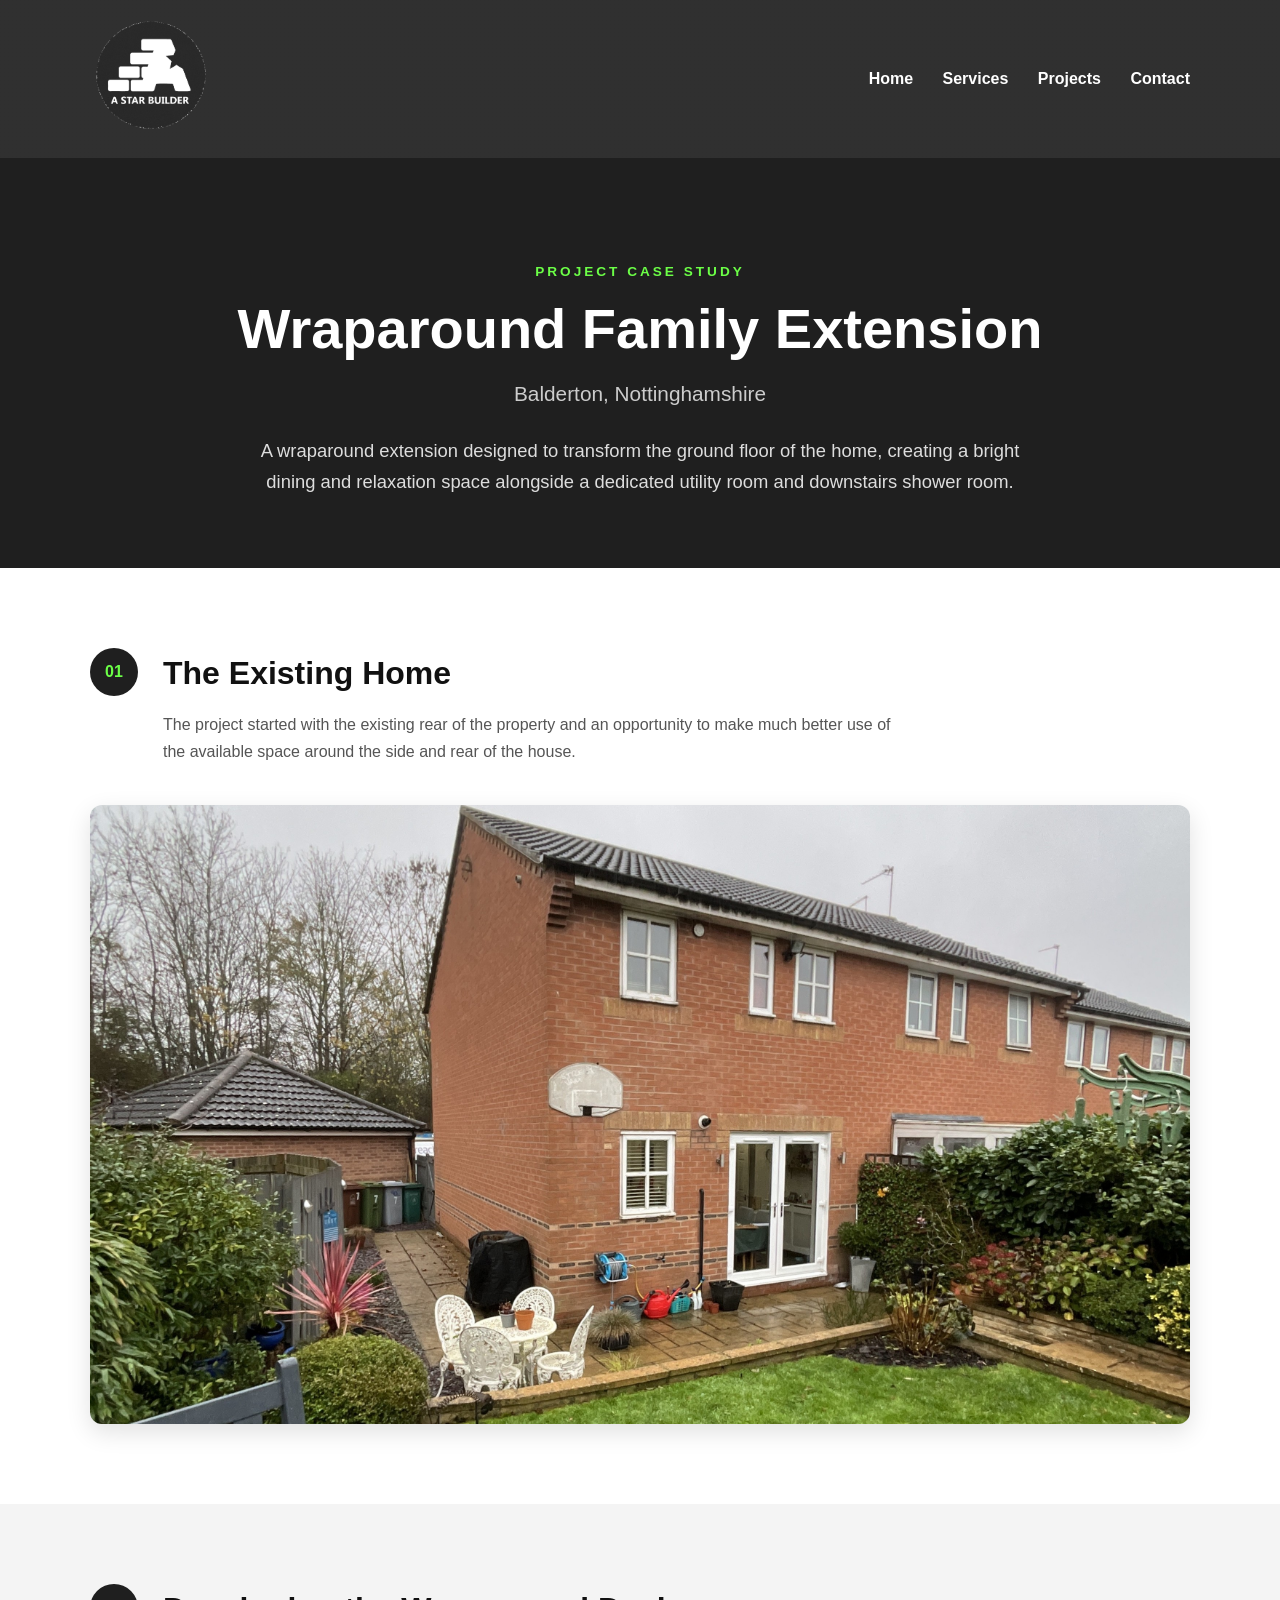
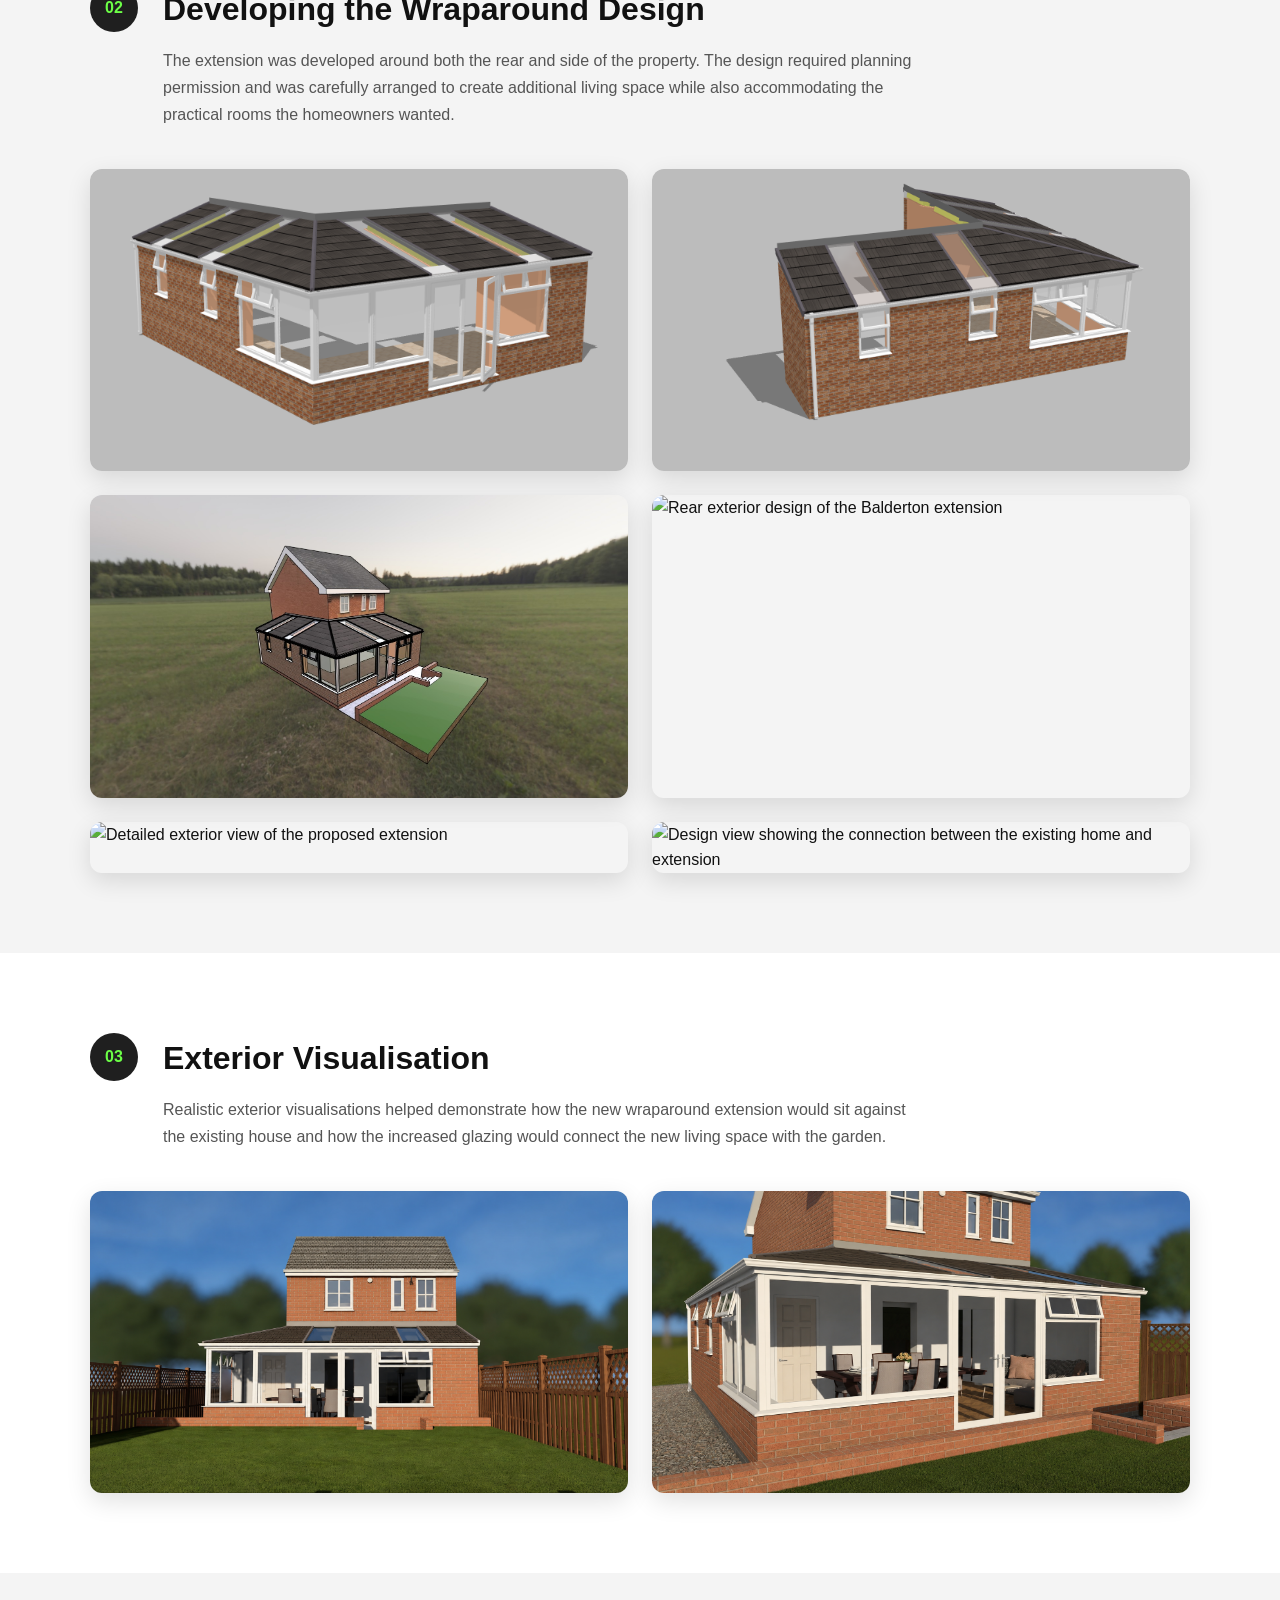
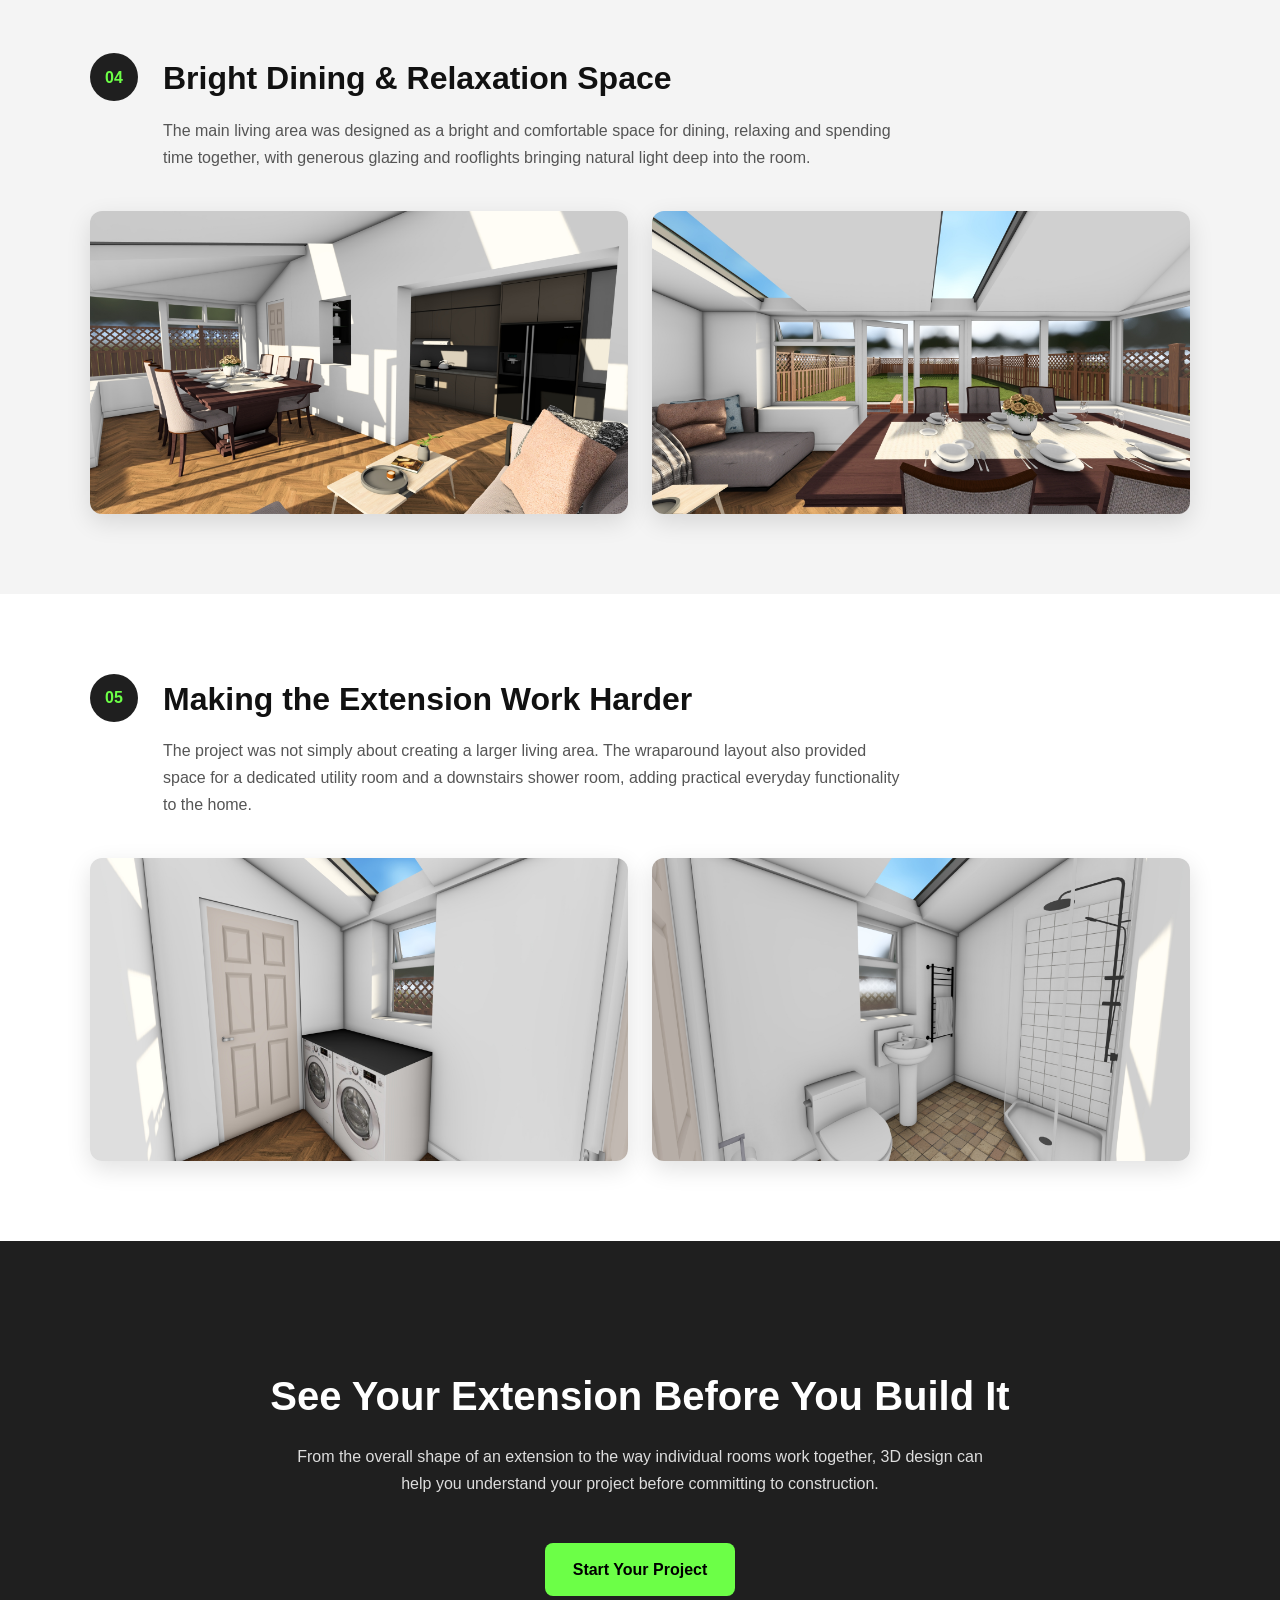
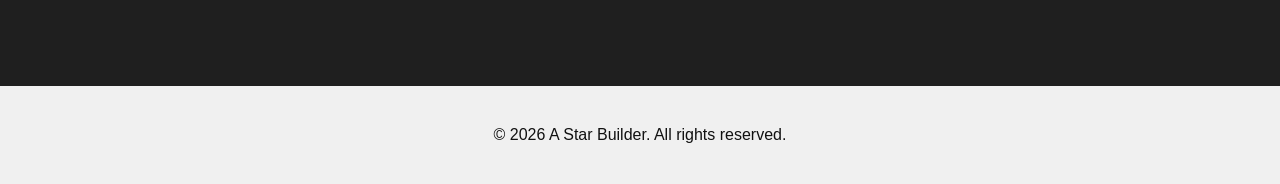
==== project-balderton.html @ 0bce493e "Create project-balderton.html Add Balderton project page" ====
<!DOCTYPE html>
<html lang="en">

<head>
  <meta charset="UTF-8">
  <meta name="viewport" content="width=device-width, initial-scale=1.0">

  <title>Wraparound Family Extension | Balderton | A Star Builder</title>

  <meta name="description"
        content="Explore the design of a wraparound extension in Balderton, Nottinghamshire, creating a bright dining and living area, utility room and downstairs shower room.">

  <link rel="stylesheet" href="styles.css">
</head>


<body>

<!-- HEADER -->

<header>
  <div class="container">

    <a href="index.html">
      <img src="logo.png"
           alt="A Star Builder"
           style="height:120px; width:auto;">
    </a>

    <nav>
      <a href="index.html">Home</a>
      <a href="index.html#services">Services</a>
      <a href="projects.html">Projects</a>
      <a href="index.html#contact">Contact</a>
    </nav>

  </div>
</header>


<!-- PROJECT INTRO -->

<section class="project-hero">
  <div class="container">

    <p class="project-label">PROJECT CASE STUDY</p>

    <h1>Wraparound Family Extension</h1>

    <h2>Balderton, Nottinghamshire</h2>

    <p class="project-intro">
      A wraparound extension designed to transform the ground floor of the
      home, creating a bright dining and relaxation space alongside a
      dedicated utility room and downstairs shower room.
    </p>

  </div>
</section>


<!-- 01 EXISTING HOME -->

<section class="project-section">
  <div class="container">

    <div class="project-heading">
      <span>01</span>

      <div>
        <h2>The Existing Home</h2>

        <p>
          The project started with the existing rear of the property and an
          opportunity to make much better use of the available space around
          the side and rear of the house.
        </p>
      </div>
    </div>

    <div class="gallery gallery-single">

      <img src="projects/balderton-extension/p1.JPG"
           alt="Existing home before the Balderton wraparound extension"
           loading="lazy">

    </div>

  </div>
</section>


<!-- 02 DESIGN DEVELOPMENT -->

<section class="project-section project-section-alt">
  <div class="container">

    <div class="project-heading">
      <span>02</span>

      <div>
        <h2>Developing the Wraparound Design</h2>

        <p>
          The extension was developed around both the rear and side of the
          property. The design required planning permission and was carefully
          arranged to create additional living space while also accommodating
          the practical rooms the homeowners wanted.
        </p>
      </div>
    </div>

    <div class="gallery gallery-two">

      <img src="projects/balderton-extension/p2.png"
           alt="Initial 3D design of the Balderton wraparound extension"
           loading="lazy">

      <img src="projects/balderton-extension/p3.png"
           alt="Side view of the proposed wraparound extension"
           loading="lazy">

      <img src="projects/balderton-extension/p4.jpg"
           alt="Exterior design development for the wraparound extension"
           loading="lazy">

      <img src="projects/balderton-extension/p5.jpg"
           alt="Rear exterior design of the Balderton extension"
           loading="lazy">

      <img src="projects/balderton-extension/p6.jpg"
           alt="Detailed exterior view of the proposed extension"
           loading="lazy">

      <img src="projects/balderton-extension/p7.jpg"
           alt="Design view showing the connection between the existing home and extension"
           loading="lazy">

    </div>

  </div>
</section>


<!-- 03 EXTERIOR VISUALISATION -->

<section class="project-section">
  <div class="container">

    <div class="project-heading">
      <span>03</span>

      <div>
        <h2>Exterior Visualisation</h2>

        <p>
          Realistic exterior visualisations helped demonstrate how the new
          wraparound extension would sit against the existing house and how
          the increased glazing would connect the new living space with the
          garden.
        </p>
      </div>
    </div>

    <div class="gallery gallery-two">

      <img src="projects/balderton-extension/p8.png"
           alt="Rear visualisation of the completed wraparound extension"
           loading="lazy">

      <img src="projects/balderton-extension/p9.png"
           alt="Corner view of the proposed Balderton extension"
           loading="lazy">

    </div>

  </div>
</section>


<!-- 04 LIVING AND DINING -->

<section class="project-section project-section-alt">
  <div class="container">

    <div class="project-heading">
      <span>04</span>

      <div>
        <h2>Bright Dining &amp; Relaxation Space</h2>

        <p>
          The main living area was designed as a bright and comfortable
          space for dining, relaxing and spending time together, with generous
          glazing and rooflights bringing natural light deep into the room.
        </p>
      </div>
    </div>

    <div class="gallery gallery-two">

      <img src="projects/balderton-extension/p10.jpg"
           alt="Interior visualisation of the new dining and living area"
           loading="lazy">

      <img src="projects/balderton-extension/p11.jpg"
           alt="Bright family relaxation area within the wraparound extension"
           loading="lazy">

    </div>

  </div>
</section>


<!-- 05 PRACTICAL SPACES -->

<section class="project-section">
  <div class="container">

    <div class="project-heading">
      <span>05</span>

      <div>
        <h2>Making the Extension Work Harder</h2>

        <p>
          The project was not simply about creating a larger living area.
          The wraparound layout also provided space for a dedicated utility
          room and a downstairs shower room, adding practical everyday
          functionality to the home.
        </p>
      </div>
    </div>

    <div class="gallery gallery-two">

      <img src="projects/balderton-extension/p12.jpg"
           alt="Utility room incorporated into the extension design"
           loading="lazy">

      <img src="projects/balderton-extension/p13.jpg"
           alt="Downstairs shower room incorporated into the extension design"
           loading="lazy">

    </div>

  </div>
</section>


<!-- CALL TO ACTION -->

<section class="project-cta">
  <div class="container">

    <h2>See Your Extension Before You Build It</h2>

    <p>
      From the overall shape of an extension to the way individual rooms
      work together, 3D design can help you understand your project before
      committing to construction.
    </p>

    <a href="index.html#contact" class="btn">
      Start Your Project
    </a>

  </div>
</section>


<!-- FOOTER -->

<footer>
  <div class="container">

    <p>&copy; 2026 A Star Builder. All rights reserved.</p>

  </div>
</footer>


</body>
</html>
---- styles.css ----
body {
  margin: 0;
  font-family: Arial, sans-serif;
  color: #111;
  line-height: 1.6;
}

.container {
  width: 90%;
  max-width: 1100px;
  margin: auto;
}

header {
 background:
linear-gradient(rgba(35,35,35,0.94), rgba(35,35,35,0.94)),
url('https://www.transparenttextures.com/patterns/clean-gray-paper.png');
  padding: 15px 0;
  position: sticky;
  top: 0;
  z-index: 1000;
  backdrop-filter: blur(10px);
}

header .container {
  display: flex;
  justify-content: space-between;
  align-items: center;
}

nav a {
  color: white;
  margin-left: 25px;
  text-decoration: none;
  font-weight: 600;
  transition: 0.3s;
}

nav a:hover {
  color: #6cff47;
}

.hero {
  background:
    linear-gradient(rgba(0,0,0,0.55), rgba(0,0,0,0.55)),
    url('hero.jpg');

  background-size: cover;
  background-position: center;
  color: white;
  padding: 300px 0 140px;
  text-align: left;
}

.hero h2 {
  font-size: 4rem;
  max-width: 700px;
  line-height: 1.1;
}

.hero p {
  font-size: 1.2rem;
  max-width: 600px;
}

.btn {
  display: inline-block;
  padding: 14px 28px;
  background: #6cff47;
  color: black;
  text-decoration: none;
  font-weight: bold;
  border-radius: 8px;
  margin-top: 20px;
}

.section {
  padding: 60px 0;
}

.dark {
  background:
  linear-gradient(rgba(40,40,40,0.96), rgba(40,40,40,0.96)),
  url('https://www.transparenttextures.com/patterns/concrete-wall.png');

  color: white;
}

.grid {
  display: grid;
  grid-template-columns: repeat(auto-fit, minmax(250px, 1fr));
  gap: 20px;
}

.card {
  padding: 20px;
  border: 1px solid #ddd;
  background: white;
}

.dark .card {
  color: black;
}

.form input,
.form select {
  width: 100%;
  padding: 10px;
  margin-bottom: 10px;
}

button {
  padding: 10px 20px;
  background: white;
  border: none;
  cursor: pointer;
}

footer {
  text-align: center;
  padding: 20px;
  background: #f0f0f0;
}

.logo-container {
  display: flex;
  align-items: center;
}

.logo {
  height: 65px;
  width: auto;
}

.trust-section {
  padding: 60px 0;
  background: #f5f5f5;
}

.trust-banner {
  width: 100%;
  border-radius: 16px;
  display: block;
}

.whatsapp-button {
  position: fixed;
  bottom: 25px;
  right: 25px;
  background: #25D366;
  color: white;
  padding: 16px 22px;
  border-radius: 50px;
  text-decoration: none;
  font-weight: bold;
  z-index: 9999;
  box-shadow: 0 4px 12px rgba(0,0,0,0.3);
  transition: 0.3s;
}

.whatsapp-button:hover {
  transform: scale(1.05);
}




/* ========================================
   PROJECT CASE STUDY PAGES
   ======================================== */

.project-hero {
  padding: 90px 0 70px;
  background: #1f1f1f;
  color: white;
  text-align: center;
}

.project-label {
  color: #6cff47;
  font-size: 0.85rem;
  font-weight: 700;
  letter-spacing: 3px;
  margin-bottom: 15px;
}

.project-hero h1 {
  font-size: 3.5rem;
  margin: 0 0 10px;
  line-height: 1.1;
}

.project-hero h2 {
  font-size: 1.3rem;
  font-weight: 400;
  color: #cccccc;
  margin-bottom: 25px;
}

.project-intro {
  max-width: 760px;
  margin: 0 auto;
  font-size: 1.15rem;
  line-height: 1.7;
  color: #dddddd;
}


/* PROJECT SECTIONS */

.project-section {
  padding: 80px 0;
  background: #ffffff;
}

.project-section-alt {
  background: #f4f4f4;
}

.project-heading {
  display: flex;
  gap: 25px;
  max-width: 900px;
  margin-bottom: 40px;
}

.project-heading > span {
  font-size: 1rem;
  font-weight: 700;
  color: #6cff47;
  background: #1f1f1f;
  width: 48px;
  height: 48px;
  min-width: 48px;
  border-radius: 50%;
  display: flex;
  align-items: center;
  justify-content: center;
}

.project-heading h2 {
  margin: 0 0 12px;
  font-size: 2rem;
}

.project-heading p {
  margin: 0;
  max-width: 750px;
  line-height: 1.7;
  color: #555555;
}


/* PROJECT IMAGE GALLERY */

.gallery {
  display: grid;
  gap: 24px;
}

.gallery-single {
  grid-template-columns: 1fr;
}

.gallery-two {
  grid-template-columns: repeat(2, 1fr);
}

.gallery img {
  width: 100%;
  height: auto;
  display: block;
  border-radius: 12px;
  box-shadow: 0 8px 25px rgba(0,0,0,0.12);
}


/* CALL TO ACTION */

.project-cta {
  padding: 90px 20px;
  background: #1f1f1f;
  color: white;
  text-align: center;
}

.project-cta h2 {
  font-size: 2.5rem;
  margin-bottom: 15px;
}

.project-cta p {
  max-width: 700px;
  margin: 0 auto 25px;
  line-height: 1.7;
  color: #dddddd;
}


/* MOBILE */

@media (max-width: 768px) {

  .project-hero {
    padding: 60px 20px;
  }

  .project-hero h1 {
    font-size: 2.4rem;
  }

  .project-section {
    padding: 55px 0;
  }

  .gallery-two {
    grid-template-columns: 1fr;
  }

  .project-heading {
    gap: 15px;
  }

  .project-heading h2 {
    font-size: 1.6rem;
  }

  .project-cta h2 {
    font-size: 2rem;
  }
}

/* ========================================
   PROJECTS / PORTFOLIO PAGE
   ======================================== */

.projects-hero {
  background: #1f1f1f;
  color: white;
  text-align: center;
  padding: 80px 20px;
}

.projects-hero h1 {
  font-size: 3.5rem;
  margin: 10px 0 20px;
}

.projects-hero > .container > p:last-child {
  max-width: 700px;
  margin: 0 auto;
  color: #dddddd;
  font-size: 1.15rem;
  line-height: 1.7;
}


/* PROJECT GRID */

.projects-page {
  padding: 80px 0;
  background: #f4f4f4;
}

.projects-grid {
  display: grid;
  grid-template-columns: repeat(3, 1fr);
  gap: 30px;
  align-items: stretch;
}


/* PROJECT CARDS */

.project-card {
  background: white;
  border-radius: 14px;
  overflow: hidden;
  box-shadow: 0 8px 30px rgba(0,0,0,0.10);
  transition: transform 0.3s ease, box-shadow 0.3s ease;
}

.project-card:hover {
  transform: translateY(-6px);
  box-shadow: 0 14px 35px rgba(0,0,0,0.16);
}

.project-card > a:first-child {
  display: block;
}

.project-card img {
  width: 100%;
  height: 280px;
  object-fit: cover;
  display: block;
}

.project-card-content {
  padding: 28px;
}

.project-location {
  color: #555555;
  font-size: 0.75rem;
  font-weight: 700;
  letter-spacing: 1.5px;
  margin: 0 0 10px;
}

.project-card h2 {
  font-size: 1.55rem;
  margin: 0 0 15px;
}

.project-card-content > p:not(.project-location) {
  color: #555555;
  line-height: 1.6;
}

.project-link {
  display: inline-block;
  margin-top: 12px;
  color: #111111;
  font-weight: 700;
  text-decoration: none;
  border-bottom: 2px solid #6cff47;
  padding-bottom: 3px;
}

.project-link:hover {
  color: #3daa24;
}


/* COMING SOON CARDS */

.project-placeholder {
  height: 280px;
  background: #252525;
  display: flex;
  align-items: center;
  justify-content: center;
}

.project-placeholder span {
  color: #6cff47;
  font-weight: 700;
  letter-spacing: 3px;
}


/* TABLET */

@media (max-width: 1000px) {

  .projects-grid {
    grid-template-columns: repeat(2, 1fr);
  }

}


/* MOBILE */

@media (max-width: 700px) {

  .projects-hero {
    padding: 60px 20px;
  }

  .projects-hero h1 {
    font-size: 2.4rem;
  }

  .projects-page {
    padding: 50px 0;
  }

  .projects-grid {
    grid-template-columns: 1fr;
  }

  .project-card img,
  .project-placeholder {
    height: 240px;
  }

}

/* ========================================
   PROJECTS PAGE - FINAL LAYOUT OVERRIDES
   ======================================== */

.projects-page .projects-grid {
  display: grid;
  grid-template-columns: repeat(3, minmax(0, 1fr));
  gap: 28px;
  align-items: stretch;
}

.projects-page .project-card {
  display: flex;
  flex-direction: column;
  background: #ffffff;
  border-radius: 14px;
  overflow: hidden;
  box-shadow: 0 8px 28px rgba(0, 0, 0, 0.12);
  min-width: 0;
}

.projects-page .project-card > a:first-child {
  display: block;
  width: 100%;
  height: 240px;
  overflow: hidden;
}

.projects-page .project-card img {
  display: block;
  width: 100% !important;
  height: 240px !important;
  max-width: 100%;
  object-fit: cover;
  margin: 0;
  border-radius: 0;
  box-shadow: none;
}

.projects-page .project-card-content {
  padding: 25px;
  flex-grow: 1;
}

.projects-page .project-card h2 {
  font-size: 1.45rem;
  line-height: 1.25;
  margin: 8px 0 14px;
}

.projects-page .project-location {
  font-size: 0.72rem;
  font-weight: 700;
  letter-spacing: 1.4px;
  color: #555;
  margin: 0;
}

.projects-page .project-card-content p {
  line-height: 1.6;
}

.projects-page .project-link {
  display: inline-block;
  margin-top: 10px;
  text-decoration: none;
  color: #111;
  font-weight: 700;
  border-bottom: 2px solid #6cff47;
}


/* COMING SOON */

.projects-page .project-placeholder {
  width: 100%;
  height: 240px;
  background: #222;
  display: flex;
  align-items: center;
  justify-content: center;
}

.projects-page .project-placeholder span {
  color: #6cff47;
  font-weight: 700;
  letter-spacing: 2px;
}


/* TABLET */

@media (max-width: 1000px) {

  .projects-page .projects-grid {
    grid-template-columns: repeat(2, minmax(0, 1fr));
  }

}


/* MOBILE */

@media (max-width: 700px) {

  .projects-page .projects-grid {
    grid-template-columns: 1fr;
  }

  .projects-page .project-card > a:first-child,
  .projects-page .project-card img,
  .projects-page .project-placeholder {
    height: 220px !important;
  }

}
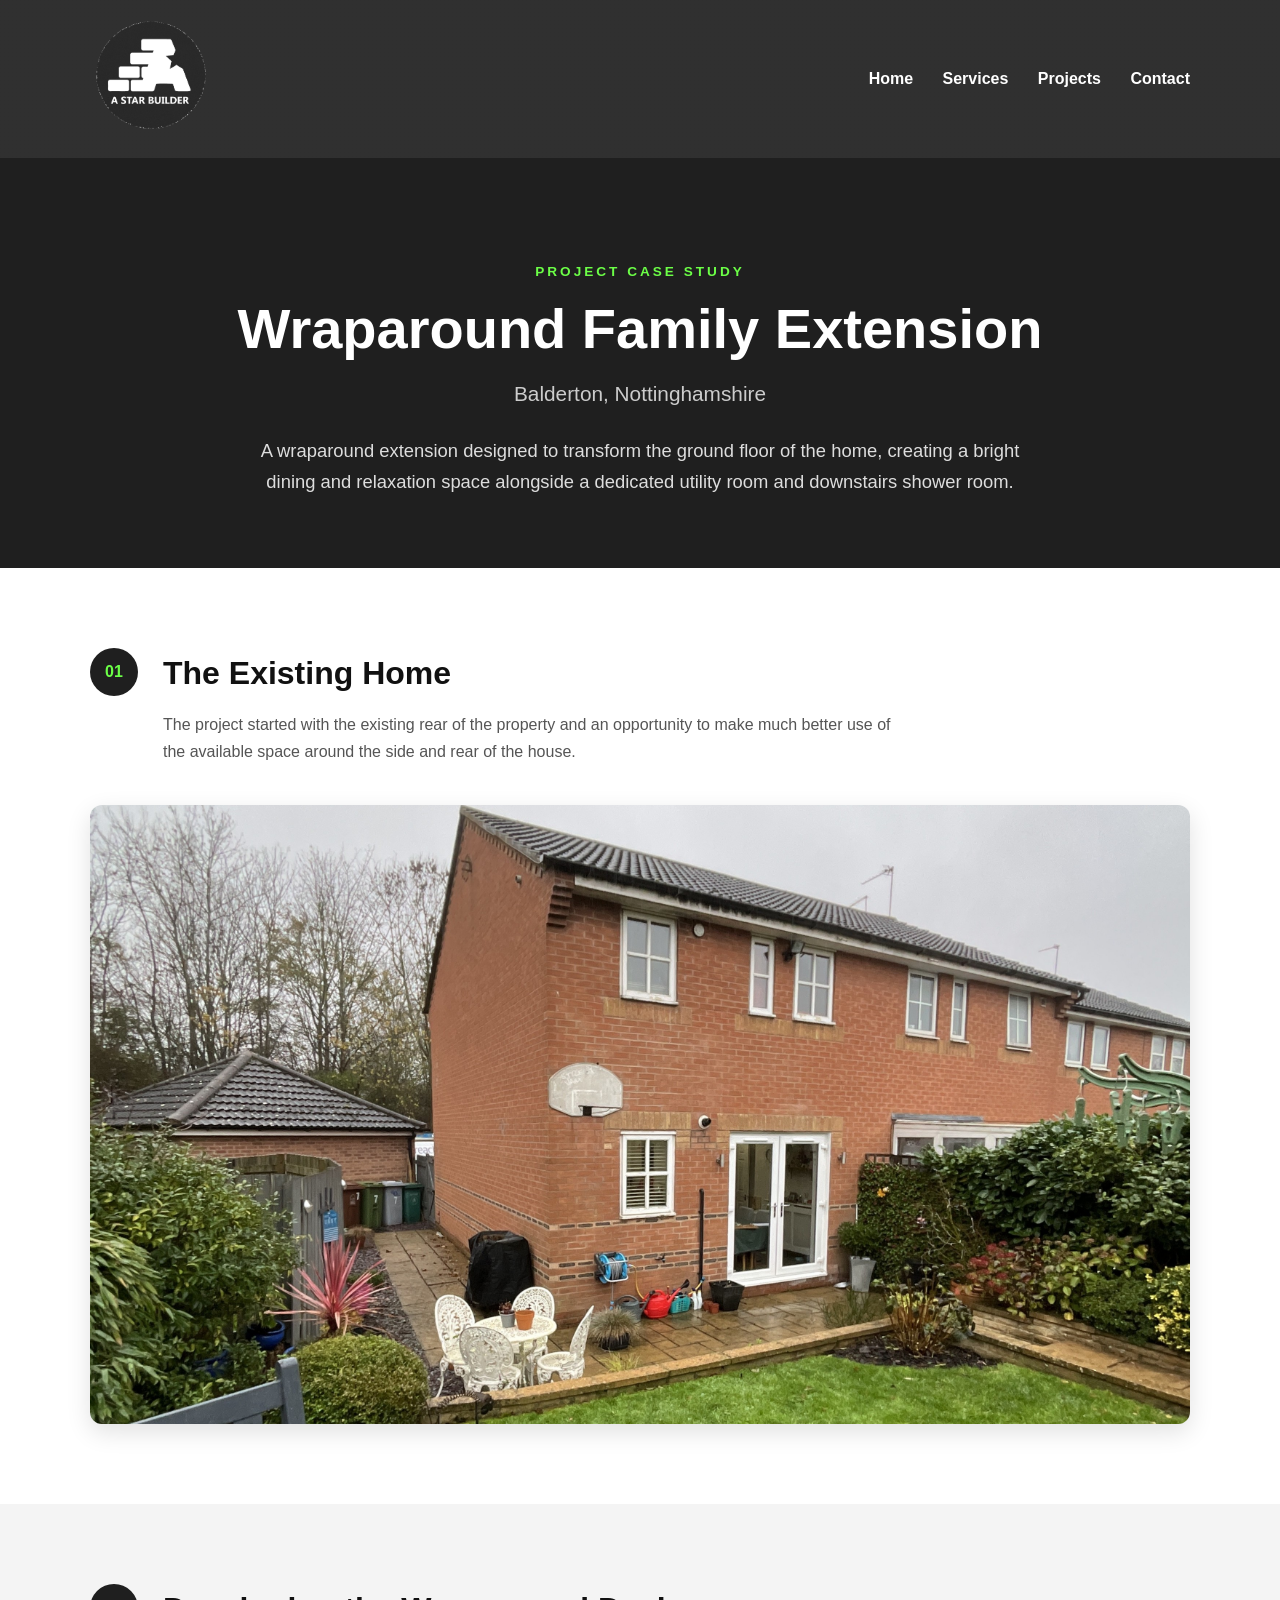
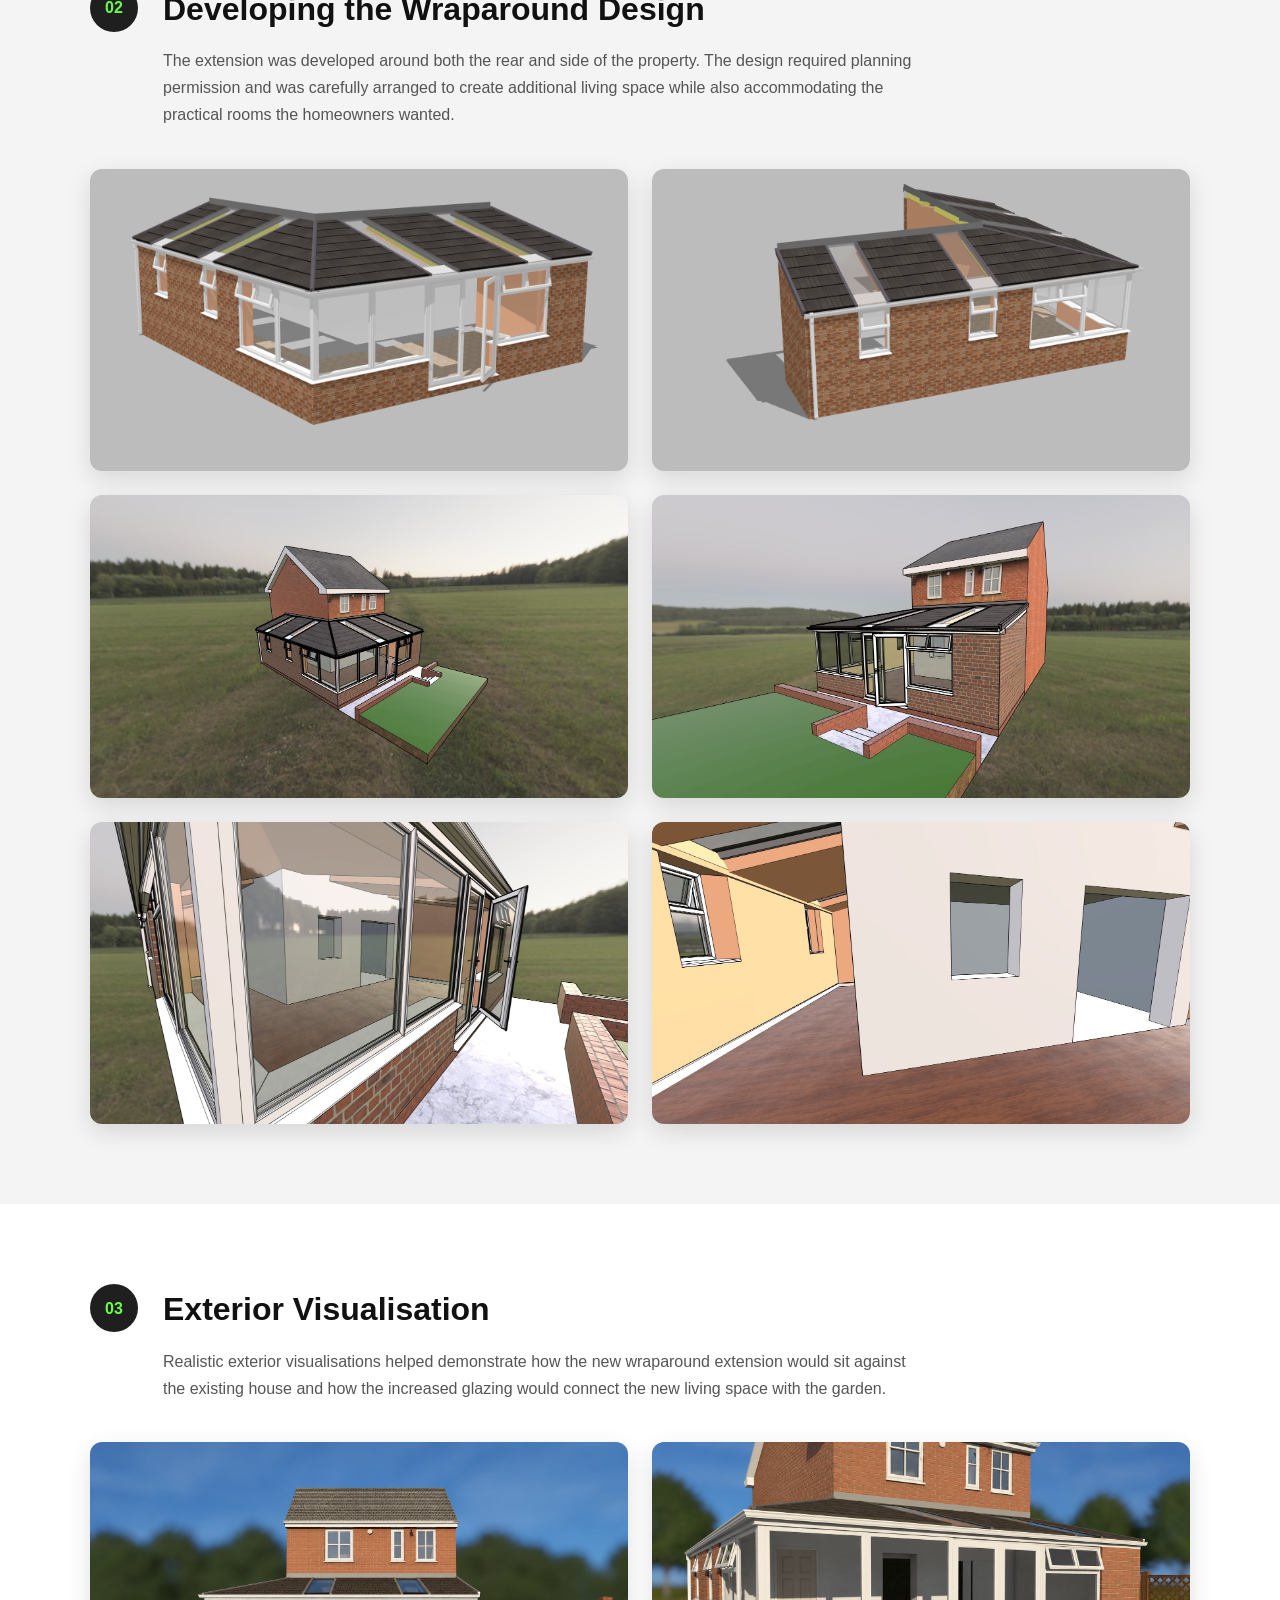
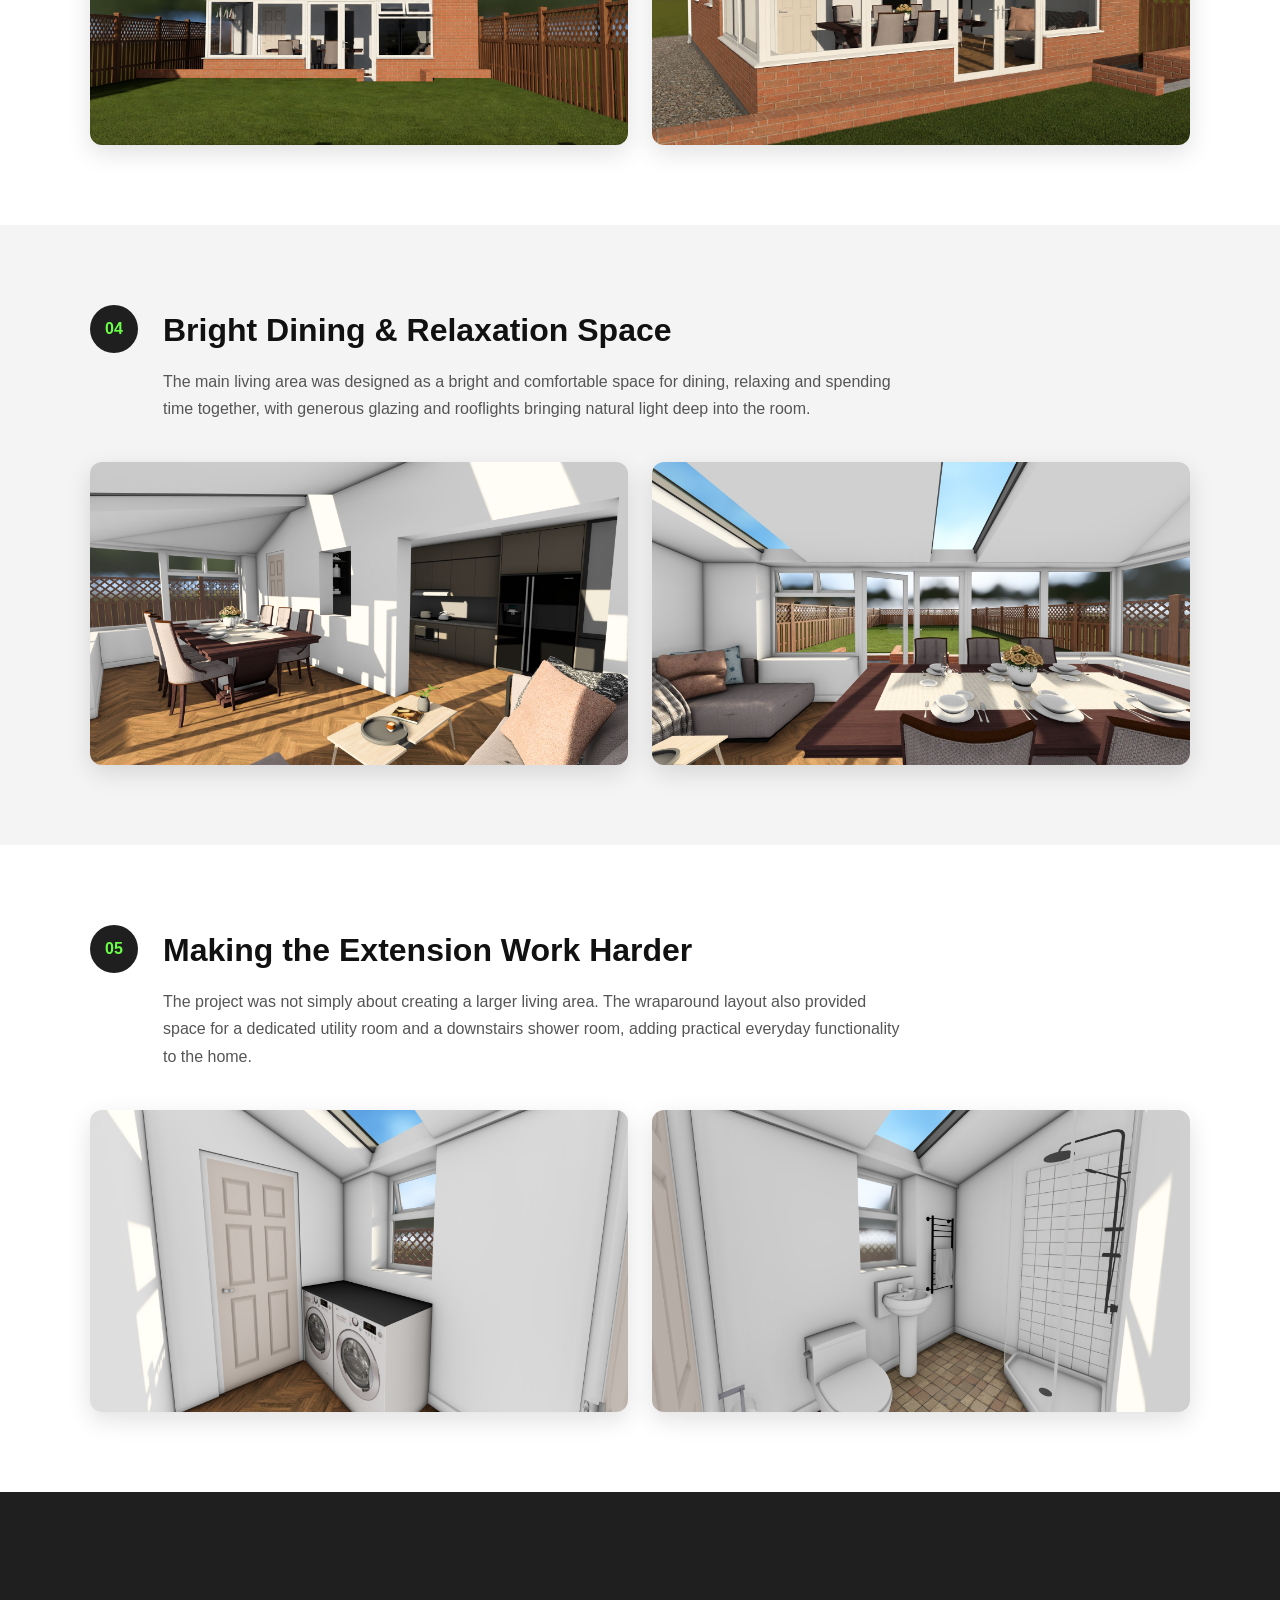
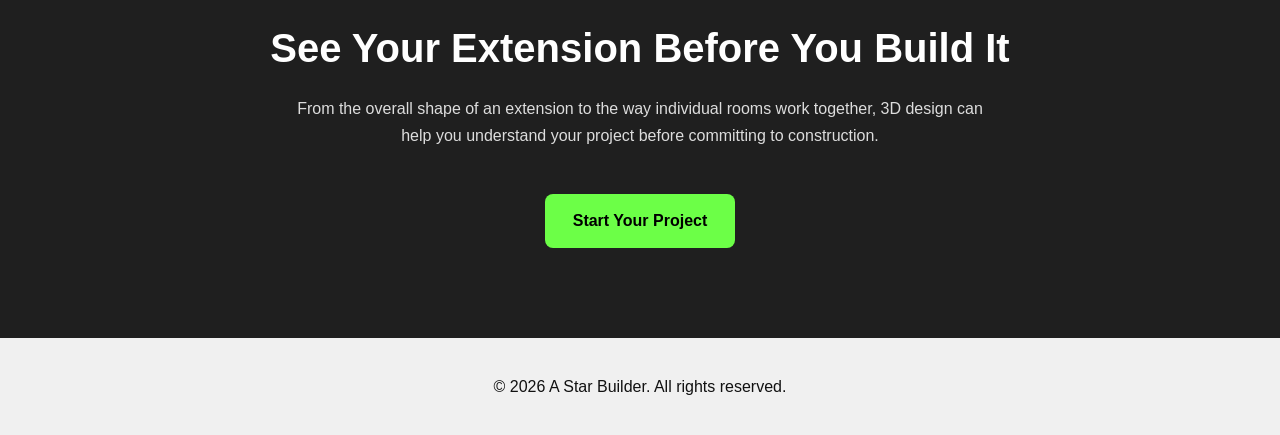
==== commit 6d6498d4: "Update project-balderton.html" ====
--- a/project-balderton.html
+++ b/project-balderton.html
@@ -124,15 +124,15 @@
            alt="Exterior design development for the wraparound extension"
            loading="lazy">
 
-      <img src="projects/balderton-extension/p5.jpg"
+      <img src="projects/balderton-extension/P5.jpg"
            alt="Rear exterior design of the Balderton extension"
            loading="lazy">
 
-      <img src="projects/balderton-extension/p6.jpg"
+      <img src="projects/balderton-extension/P6.jpg"
            alt="Detailed exterior view of the proposed extension"
            loading="lazy">
 
-      <img src="projects/balderton-extension/p7.jpg"
+      <img src="projects/balderton-extension/P7.jpg"
            alt="Design view showing the connection between the existing home and extension"
            loading="lazy">
 
